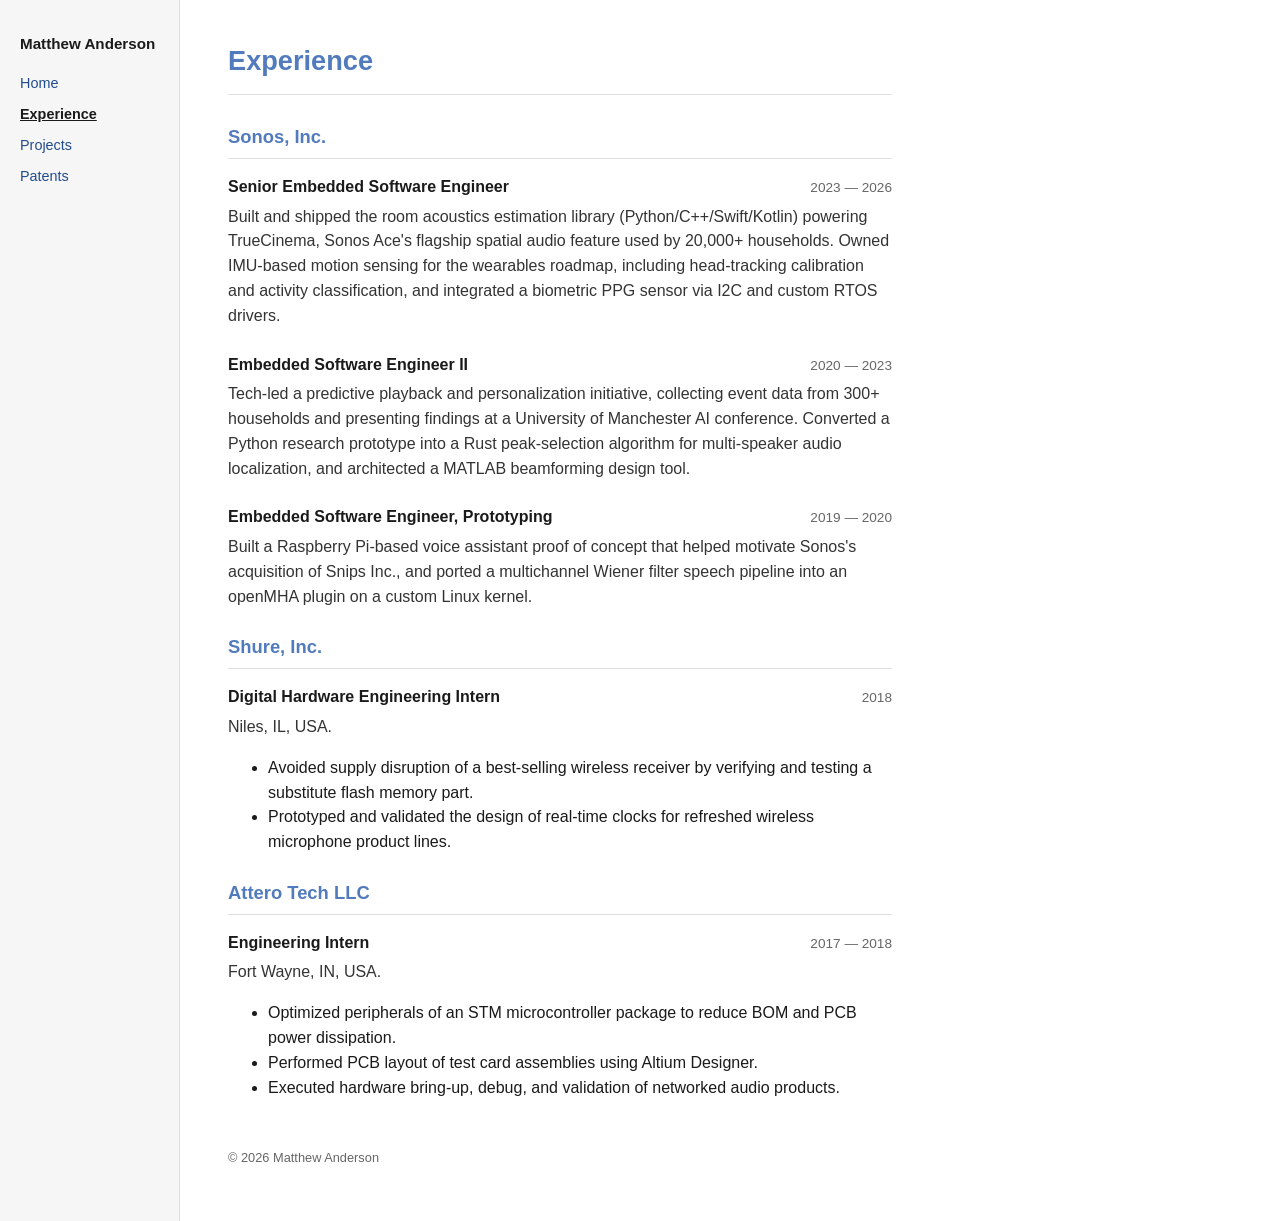
==== experience.html @ 94e170e6 "Create experience.html" ====
<!DOCTYPE html>
<html lang="en">
<head>
<meta charset="UTF-8">
<meta name="viewport" content="width=device-width, initial-scale=1.0">
<title>Experience &ndash; Matthew Anderson</title>
<link rel="stylesheet" href="style.css">
</head>
<body>

  <aside class="sidebar">
    <div class="name">Matthew Anderson</div>
    <nav>
      <a href="index.html">Home</a>
      <a href="experience.html" class="active">Experience</a>
      <a href="projects.html">Projects</a>
      <a href="patents.html">Patents</a>
    </nav>
  </aside>

  <main>
    <h1>Experience</h1>
    <hr class="title-rule">

    <h2 class="section-title">Sonos, Inc.</h2>
    <div class="entry">
      <div class="entry-header">
        <h3>Senior Embedded Software Engineer</h3>
        <span class="date">2023 &mdash; 2026</span>
      </div>
      <p>Built and shipped the room acoustics estimation library (Python/C++/Swift/Kotlin) powering TrueCinema, Sonos Ace's flagship spatial audio feature used by 20,000+ households. Owned IMU-based motion sensing for the wearables roadmap, including head-tracking calibration and activity classification, and integrated a biometric PPG sensor via I2C and custom RTOS drivers.</p>
    </div>
    <div class="entry">
      <div class="entry-header">
        <h3>Embedded Software Engineer II</h3>
        <span class="date">2020 &mdash; 2023</span>
      </div>
      <p>Tech-led a predictive playback and personalization initiative, collecting event data from 300+ households and presenting findings at a University of Manchester AI conference. Converted a Python research prototype into a Rust peak-selection algorithm for multi-speaker audio localization, and architected a MATLAB beamforming design tool.</p>
    </div>
    <div class="entry">
      <div class="entry-header">
        <h3>Embedded Software Engineer, Prototyping</h3>
        <span class="date">2019 &mdash; 2020</span>
      </div>
      <p>Built a Raspberry Pi-based voice assistant proof of concept that helped motivate Sonos's acquisition of Snips Inc., and ported a multichannel Wiener filter speech pipeline into an openMHA plugin on a custom Linux kernel.</p>
    </div>

    <h2 class="section-title">Shure, Inc.</h2>
    <div class="entry">
      <div class="entry-header">
        <h3>Digital Hardware Engineering Intern</h3>
        <span class="date">2018</span>
      </div>
      <p>Niles, IL, USA.</p>
      <ul>
        <li>Avoided supply disruption of a best-selling wireless receiver by verifying and testing a substitute flash memory part.</li>
        <li>Prototyped and validated the design of real-time clocks for refreshed wireless microphone product lines.</li>
      </ul>
    </div>

    <h2 class="section-title">Attero Tech LLC</h2>
    <div class="entry">
      <div class="entry-header">
        <h3>Engineering Intern</h3>
        <span class="date">2017 &mdash; 2018</span>
      </div>
      <p>Fort Wayne, IN, USA.</p>
      <ul>
        <li>Optimized peripherals of an STM microcontroller package to reduce BOM and PCB power dissipation.</li>
        <li>Performed PCB layout of test card assemblies using Altium Designer.</li>
        <li>Executed hardware bring-up, debug, and validation of networked audio products.</li>
      </ul>
    </div>

    <footer class="page-footer">
      <p>&copy; 2026 Matthew Anderson</p>
    </footer>
  </main>

</body>
</html>
---- style.css ----
:root {
  --sidebar-bg: #f6f6f6;
  --border: #ddd;
  --heading: #527bbd;
  --link: #224b8d;
  --text: #1a1a1a;
  --muted: #666;
}

* {
  box-sizing: border-box;
}

body {
  margin: 0;
  font-family: Arial, Helvetica, sans-serif;
  color: var(--text);
  background: #fff;
  display: flex;
  min-height: 100vh;
  line-height: 1.55;
}

.sidebar {
  width: 180px;
  flex-shrink: 0;
  background: var(--sidebar-bg);
  padding: 2rem 1.25rem;
  border-right: 1px solid var(--border);
}

.sidebar .name {
  font-weight: bold;
  margin-bottom: 1rem;
  font-size: 0.95rem;
  color: var(--text);
}

.sidebar nav {
  display: flex;
  flex-direction: column;
  gap: 0.55rem;
}

.sidebar nav a {
  color: var(--link);
  text-decoration: none;
  font-size: 0.9rem;
}

.sidebar nav a.active {
  color: var(--text);
  font-weight: bold;
  text-decoration: underline;
}

.sidebar nav a:hover {
  text-decoration: underline;
}

main {
  flex: 1;
  padding: 2.5rem 3rem;
  max-width: 760px;
}

h1 {
  color: var(--heading);
  font-size: 1.7rem;
  margin: 0 0 0.75rem;
}

hr.title-rule {
  border: none;
  border-top: 1px solid var(--border);
  margin: 0 0 1.75rem;
}

a {
  color: var(--link);
}

a:hover {
  text-decoration: underline;
}

.profile {
  display: flex;
  gap: 2rem;
  margin-bottom: 2.5rem;
  flex-wrap: wrap;
}

.photo-placeholder {
  width: 160px;
  height: 160px;
  border-radius: 4px;
  background: #d9dde3;
  color: #6b7280;
  display: flex;
  align-items: center;
  justify-content: center;
  font-size: 2.5rem;
  font-weight: bold;
  flex-shrink: 0;
}

.profile img {
  width: 160px;
  height: 160px;
  object-fit: cover;
  border-radius: 4px;
  flex-shrink: 0;
}

.bio-lines p {
  margin: 0 0 0.5rem;
}

.bio-blurb {
  margin-top: 1rem;
  color: #333;
}

h2.section-title {
  color: var(--heading);
  font-size: 1.15rem;
  border-bottom: 1px solid var(--border);
  padding-bottom: 0.4rem;
  margin: 0 0 1rem;
}

.contact-block address,
.contact-block p {
  font-style: normal;
  margin: 0 0 0.75rem;
  color: #333;
}

.icon-links {
  display: flex;
  gap: 0.6rem;
  margin-top: 0.75rem;
}

.icon-links a {
  width: 40px;
  height: 40px;
  display: flex;
  align-items: center;
  justify-content: center;
  border-radius: 4px;
  color: #fff;
}

.icon-links a svg {
  width: 20px;
  height: 20px;
  fill: currentColor;
}

.icon-links a.linkedin {
  background: #0a66c2;
}

.icon-links a.email {
  background: #2c3e50;
}

.icon-links a.strava {
  background: #fc4c02;
}

.icon-links a:hover {
  opacity: 0.85;
  text-decoration: none;
}

.entry {
  margin-bottom: 1.5rem;
}

.entry:last-child {
  margin-bottom: 0;
}

.entry-header {
  display: flex;
  justify-content: space-between;
  align-items: baseline;
  flex-wrap: wrap;
  gap: 0.25rem 1rem;
}

.entry h3 {
  font-size: 1rem;
  margin: 0;
}

.entry h3 a {
  color: var(--text);
  text-decoration: none;
  border-bottom: 1px solid var(--heading);
}

.entry .date {
  color: var(--muted);
  font-size: 0.85rem;
  white-space: nowrap;
}

.entry p {
  margin: 0.3rem 0 0;
  color: #333;
}

footer.page-footer {
  margin-top: 3rem;
  color: var(--muted);
  font-size: 0.8rem;
}

@media (max-width: 640px) {
  body {
    flex-direction: column;
  }
  .sidebar {
    width: 100%;
    border-right: none;
    border-bottom: 1px solid var(--border);
  }
  main {
    padding: 1.75rem 1.25rem;
  }
}
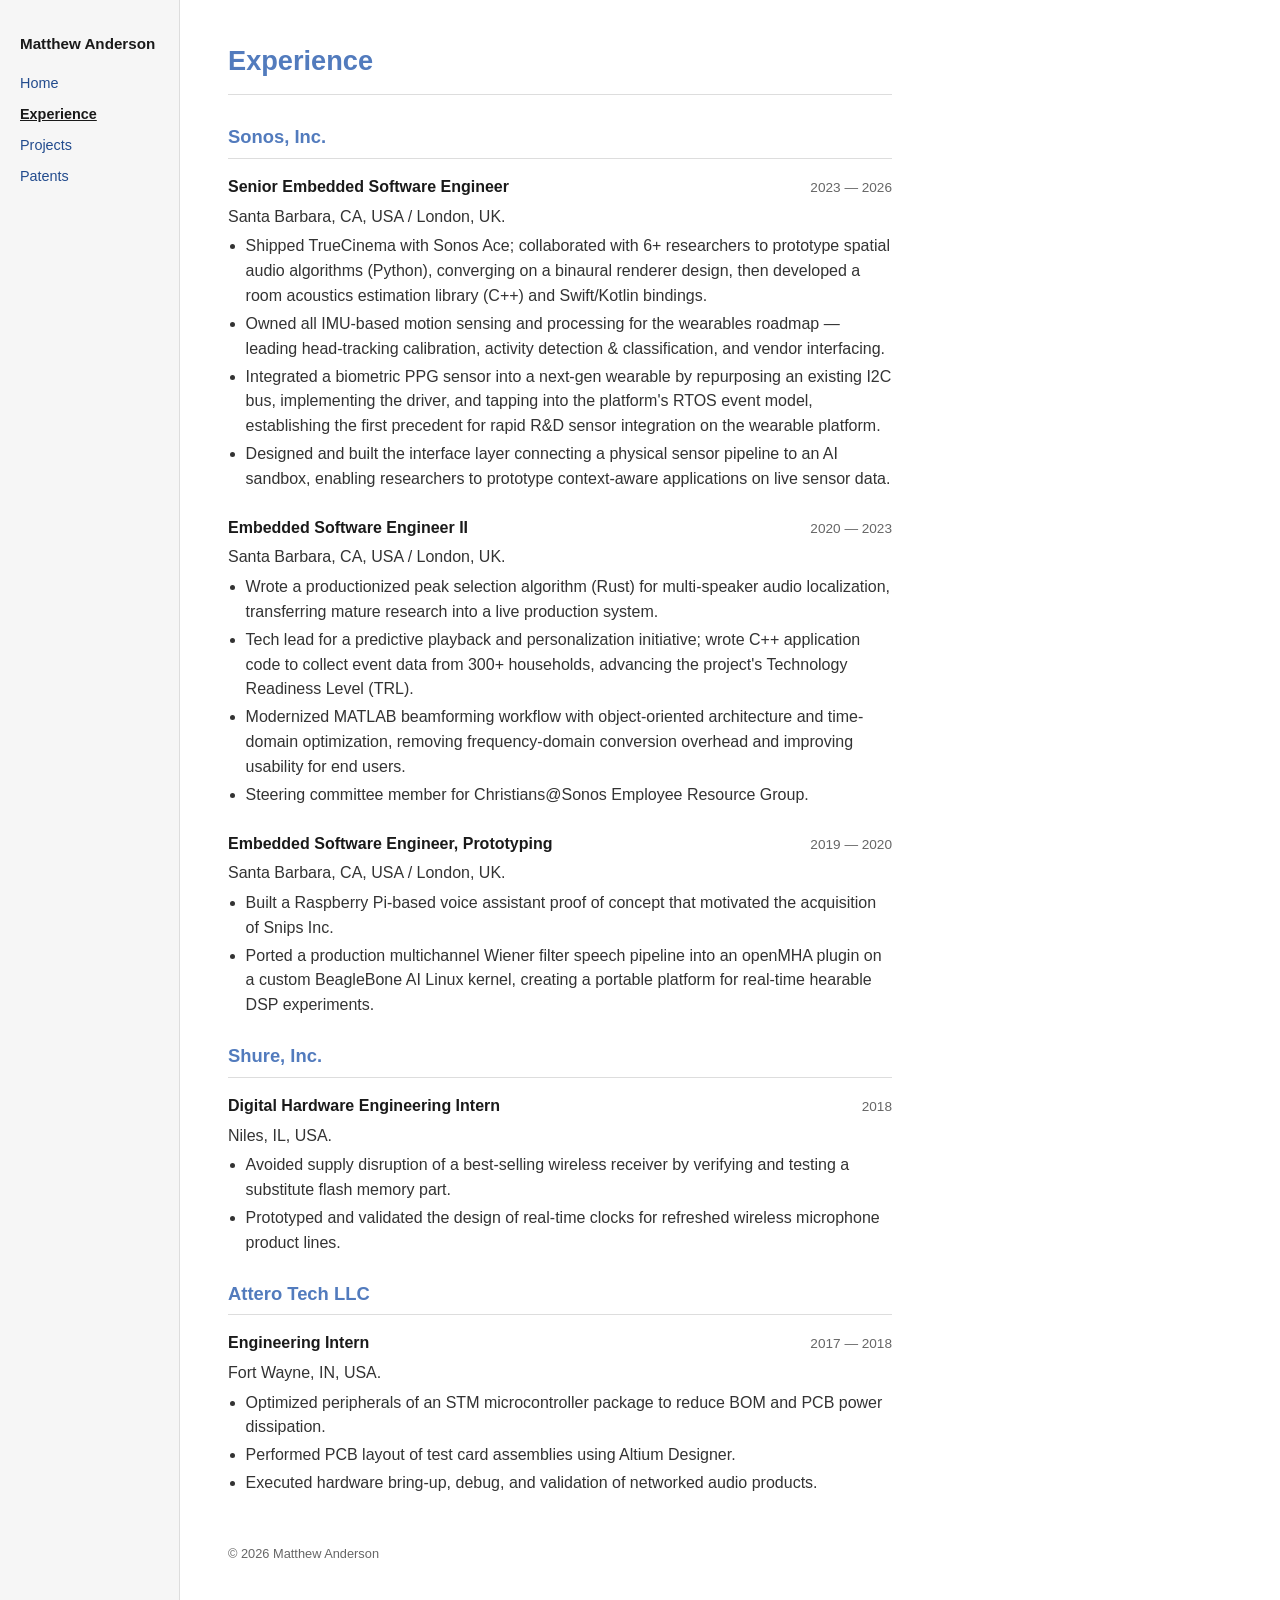
==== commit 6a433d00: "Create experience.html" ====
--- a/experience.html
+++ b/experience.html
@@ -28,21 +28,37 @@
         <h3>Senior Embedded Software Engineer</h3>
         <span class="date">2023 &mdash; 2026</span>
       </div>
-      <p>Built and shipped the room acoustics estimation library (Python/C++/Swift/Kotlin) powering TrueCinema, Sonos Ace's flagship spatial audio feature used by 20,000+ households. Owned IMU-based motion sensing for the wearables roadmap, including head-tracking calibration and activity classification, and integrated a biometric PPG sensor via I2C and custom RTOS drivers.</p>
+      <p>Santa Barbara, CA, USA / London, UK.</p>
+      <ul>
+        <li>Shipped TrueCinema with Sonos Ace; collaborated with 6+ researchers to prototype spatial audio algorithms (Python), converging on a binaural renderer design, then developed a room acoustics estimation library (C++) and Swift/Kotlin bindings.</li>
+        <li>Owned all IMU-based motion sensing and processing for the wearables roadmap &mdash; leading head-tracking calibration, activity detection &amp; classification, and vendor interfacing.</li>
+        <li>Integrated a biometric PPG sensor into a next-gen wearable by repurposing an existing I2C bus, implementing the driver, and tapping into the platform's RTOS event model, establishing the first precedent for rapid R&amp;D sensor integration on the wearable platform.</li>
+        <li>Designed and built the interface layer connecting a physical sensor pipeline to an AI sandbox, enabling researchers to prototype context-aware applications on live sensor data.</li>
+      </ul>
     </div>
     <div class="entry">
       <div class="entry-header">
         <h3>Embedded Software Engineer II</h3>
         <span class="date">2020 &mdash; 2023</span>
       </div>
-      <p>Tech-led a predictive playback and personalization initiative, collecting event data from 300+ households and presenting findings at a University of Manchester AI conference. Converted a Python research prototype into a Rust peak-selection algorithm for multi-speaker audio localization, and architected a MATLAB beamforming design tool.</p>
+      <p>Santa Barbara, CA, USA / London, UK.</p>
+      <ul>
+        <li>Wrote a productionized peak selection algorithm (Rust) for multi-speaker audio localization, transferring mature research into a live production system.</li>
+        <li>Tech lead for a predictive playback and personalization initiative; wrote C++ application code to collect event data from 300+ households, advancing the project's Technology Readiness Level (TRL).</li>
+        <li>Modernized MATLAB beamforming workflow with object-oriented architecture and time-domain optimization, removing frequency-domain conversion overhead and improving usability for end users.</li>
+        <li>Steering committee member for Christians@Sonos Employee Resource Group.</li>
+      </ul>
     </div>
     <div class="entry">
       <div class="entry-header">
         <h3>Embedded Software Engineer, Prototyping</h3>
         <span class="date">2019 &mdash; 2020</span>
       </div>
-      <p>Built a Raspberry Pi-based voice assistant proof of concept that helped motivate Sonos's acquisition of Snips Inc., and ported a multichannel Wiener filter speech pipeline into an openMHA plugin on a custom Linux kernel.</p>
+      <p>Santa Barbara, CA, USA / London, UK.</p>
+      <ul>
+        <li>Built a Raspberry Pi-based voice assistant proof of concept that motivated the acquisition of Snips Inc.</li>
+        <li>Ported a production multichannel Wiener filter speech pipeline into an openMHA plugin on a custom BeagleBone AI Linux kernel, creating a portable platform for real-time hearable DSP experiments.</li>
+      </ul>
     </div>
 
     <h2 class="section-title">Shure, Inc.</h2>
--- a/style.css
+++ b/style.css
@@ -86,14 +86,15 @@
 
 .profile {
   display: flex;
-  gap: 2rem;
+  align-items: flex-start;
+  flex-wrap: nowrap;
+  gap: 1.75rem;
   margin-bottom: 2.5rem;
-  flex-wrap: wrap;
 }
 
 .photo-placeholder {
-  width: 160px;
-  height: 160px;
+  width: 220px;
+  height: 275px;
   border-radius: 4px;
   background: #d9dde3;
   color: #6b7280;
@@ -106,11 +107,17 @@
 }
 
 .profile img {
-  width: 160px;
-  height: 160px;
+  width: 220px;
+  height: 275px;
   object-fit: cover;
+  object-position: left top;
   border-radius: 4px;
   flex-shrink: 0;
+}
+
+.bio-lines {
+  flex: 1;
+  min-width: 0;
 }
 
 .bio-lines p {
@@ -214,6 +221,21 @@
   color: #333;
 }
 
+.entry ul {
+  margin: 0.3rem 0 0;
+  padding-left: 1.1rem;
+  color: #333;
+}
+
+.entry ul li {
+  margin-bottom: 0.2rem;
+}
+
+.info-block p {
+  margin: 0 0 0.6rem;
+  color: #333;
+}
+
 footer.page-footer {
   margin-top: 3rem;
   color: var(--muted);
@@ -232,4 +254,7 @@
   main {
     padding: 1.75rem 1.25rem;
   }
-}
+  .profile {
+    flex-wrap: wrap;
+  }
+}
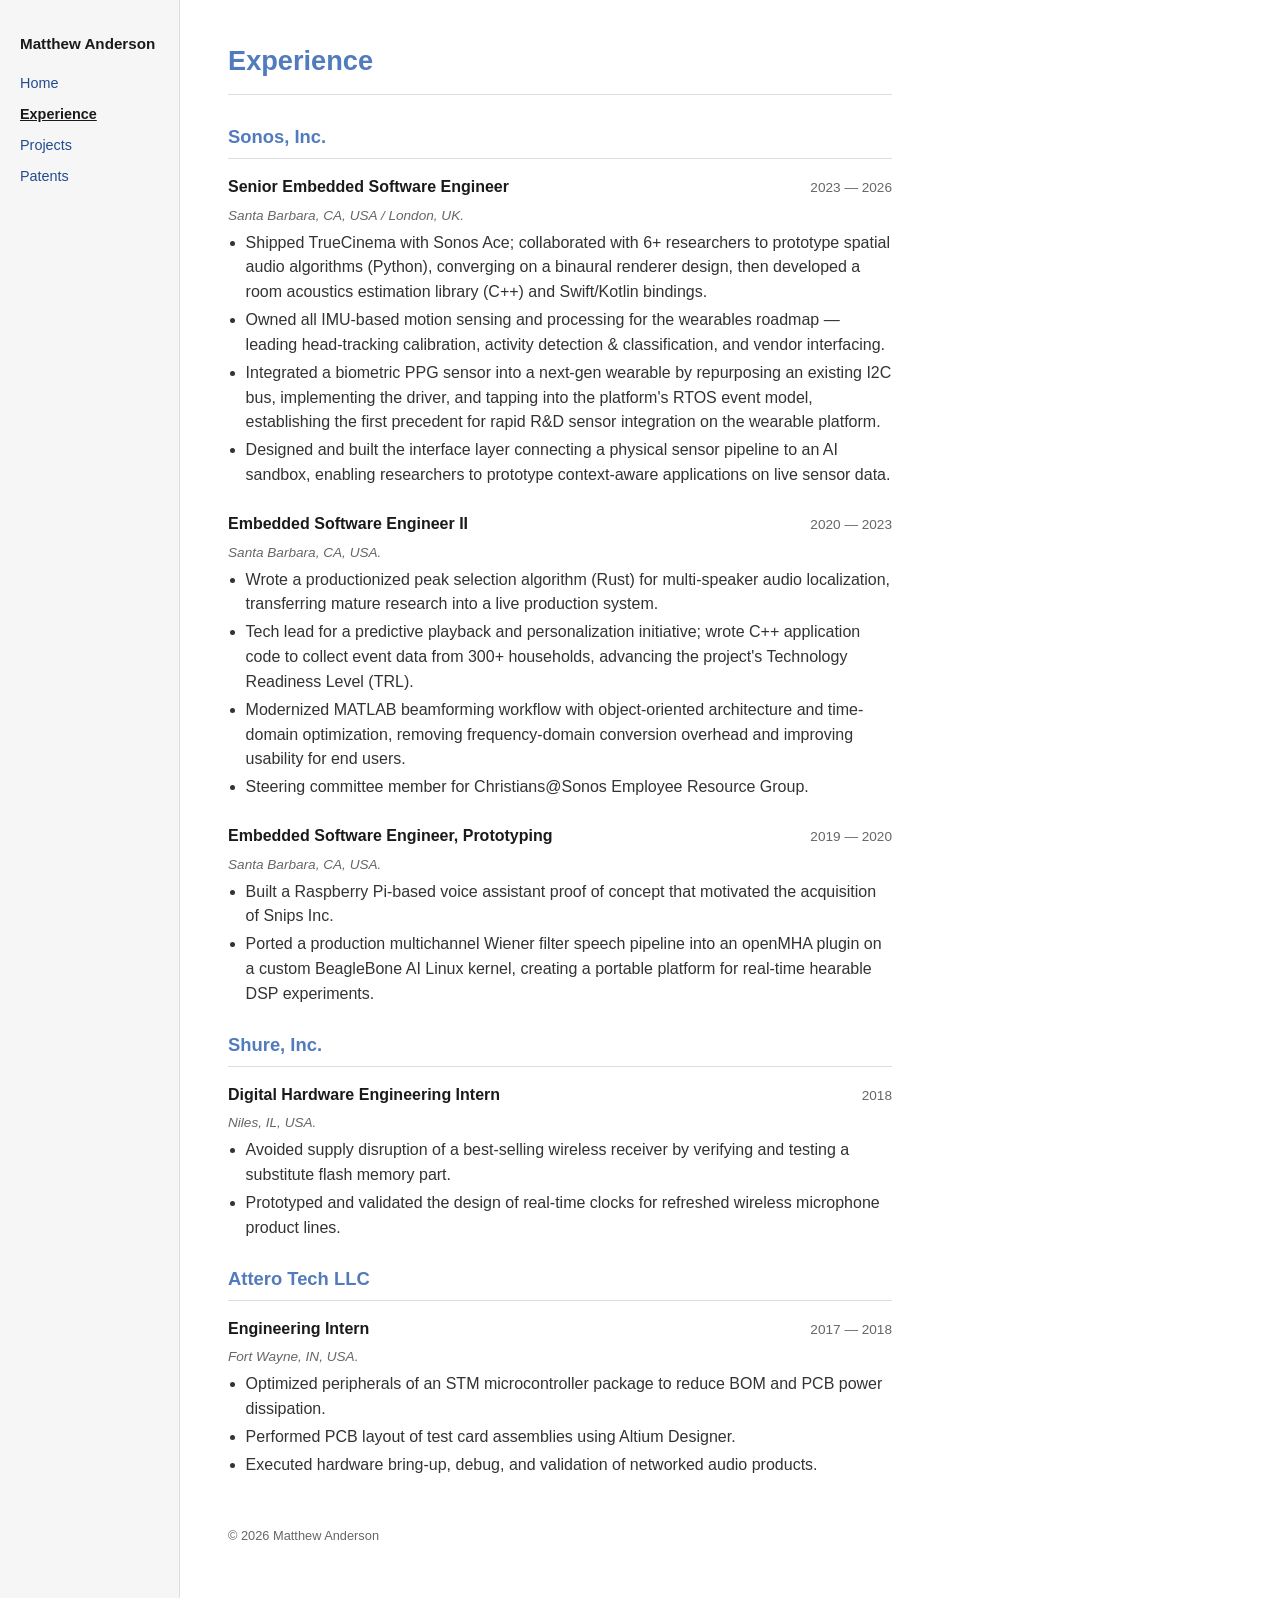
==== commit 7543dd56: "Create experience.html" ====
--- a/experience.html
+++ b/experience.html
@@ -28,7 +28,7 @@
         <h3>Senior Embedded Software Engineer</h3>
         <span class="date">2023 &mdash; 2026</span>
       </div>
-      <p>Santa Barbara, CA, USA / London, UK.</p>
+      <p class="location">Santa Barbara, CA, USA / London, UK.</p>
       <ul>
         <li>Shipped TrueCinema with Sonos Ace; collaborated with 6+ researchers to prototype spatial audio algorithms (Python), converging on a binaural renderer design, then developed a room acoustics estimation library (C++) and Swift/Kotlin bindings.</li>
         <li>Owned all IMU-based motion sensing and processing for the wearables roadmap &mdash; leading head-tracking calibration, activity detection &amp; classification, and vendor interfacing.</li>
@@ -41,7 +41,7 @@
         <h3>Embedded Software Engineer II</h3>
         <span class="date">2020 &mdash; 2023</span>
       </div>
-      <p>Santa Barbara, CA, USA / London, UK.</p>
+      <p class="location">Santa Barbara, CA, USA.</p>
       <ul>
         <li>Wrote a productionized peak selection algorithm (Rust) for multi-speaker audio localization, transferring mature research into a live production system.</li>
         <li>Tech lead for a predictive playback and personalization initiative; wrote C++ application code to collect event data from 300+ households, advancing the project's Technology Readiness Level (TRL).</li>
@@ -54,7 +54,7 @@
         <h3>Embedded Software Engineer, Prototyping</h3>
         <span class="date">2019 &mdash; 2020</span>
       </div>
-      <p>Santa Barbara, CA, USA / London, UK.</p>
+      <p class="location">Santa Barbara, CA, USA.</p>
       <ul>
         <li>Built a Raspberry Pi-based voice assistant proof of concept that motivated the acquisition of Snips Inc.</li>
         <li>Ported a production multichannel Wiener filter speech pipeline into an openMHA plugin on a custom BeagleBone AI Linux kernel, creating a portable platform for real-time hearable DSP experiments.</li>
@@ -67,7 +67,7 @@
         <h3>Digital Hardware Engineering Intern</h3>
         <span class="date">2018</span>
       </div>
-      <p>Niles, IL, USA.</p>
+      <p class="location">Niles, IL, USA.</p>
       <ul>
         <li>Avoided supply disruption of a best-selling wireless receiver by verifying and testing a substitute flash memory part.</li>
         <li>Prototyped and validated the design of real-time clocks for refreshed wireless microphone product lines.</li>
@@ -80,7 +80,7 @@
         <h3>Engineering Intern</h3>
         <span class="date">2017 &mdash; 2018</span>
       </div>
-      <p>Fort Wayne, IN, USA.</p>
+      <p class="location">Fort Wayne, IN, USA.</p>
       <ul>
         <li>Optimized peripherals of an STM microcontroller package to reduce BOM and PCB power dissipation.</li>
         <li>Performed PCB layout of test card assemblies using Altium Designer.</li>
--- a/style.css
+++ b/style.css
@@ -221,6 +221,12 @@
   color: #333;
 }
 
+.entry p.location {
+  color: var(--muted);
+  font-style: italic;
+  font-size: 0.85rem;
+}
+
 .entry ul {
   margin: 0.3rem 0 0;
   padding-left: 1.1rem;
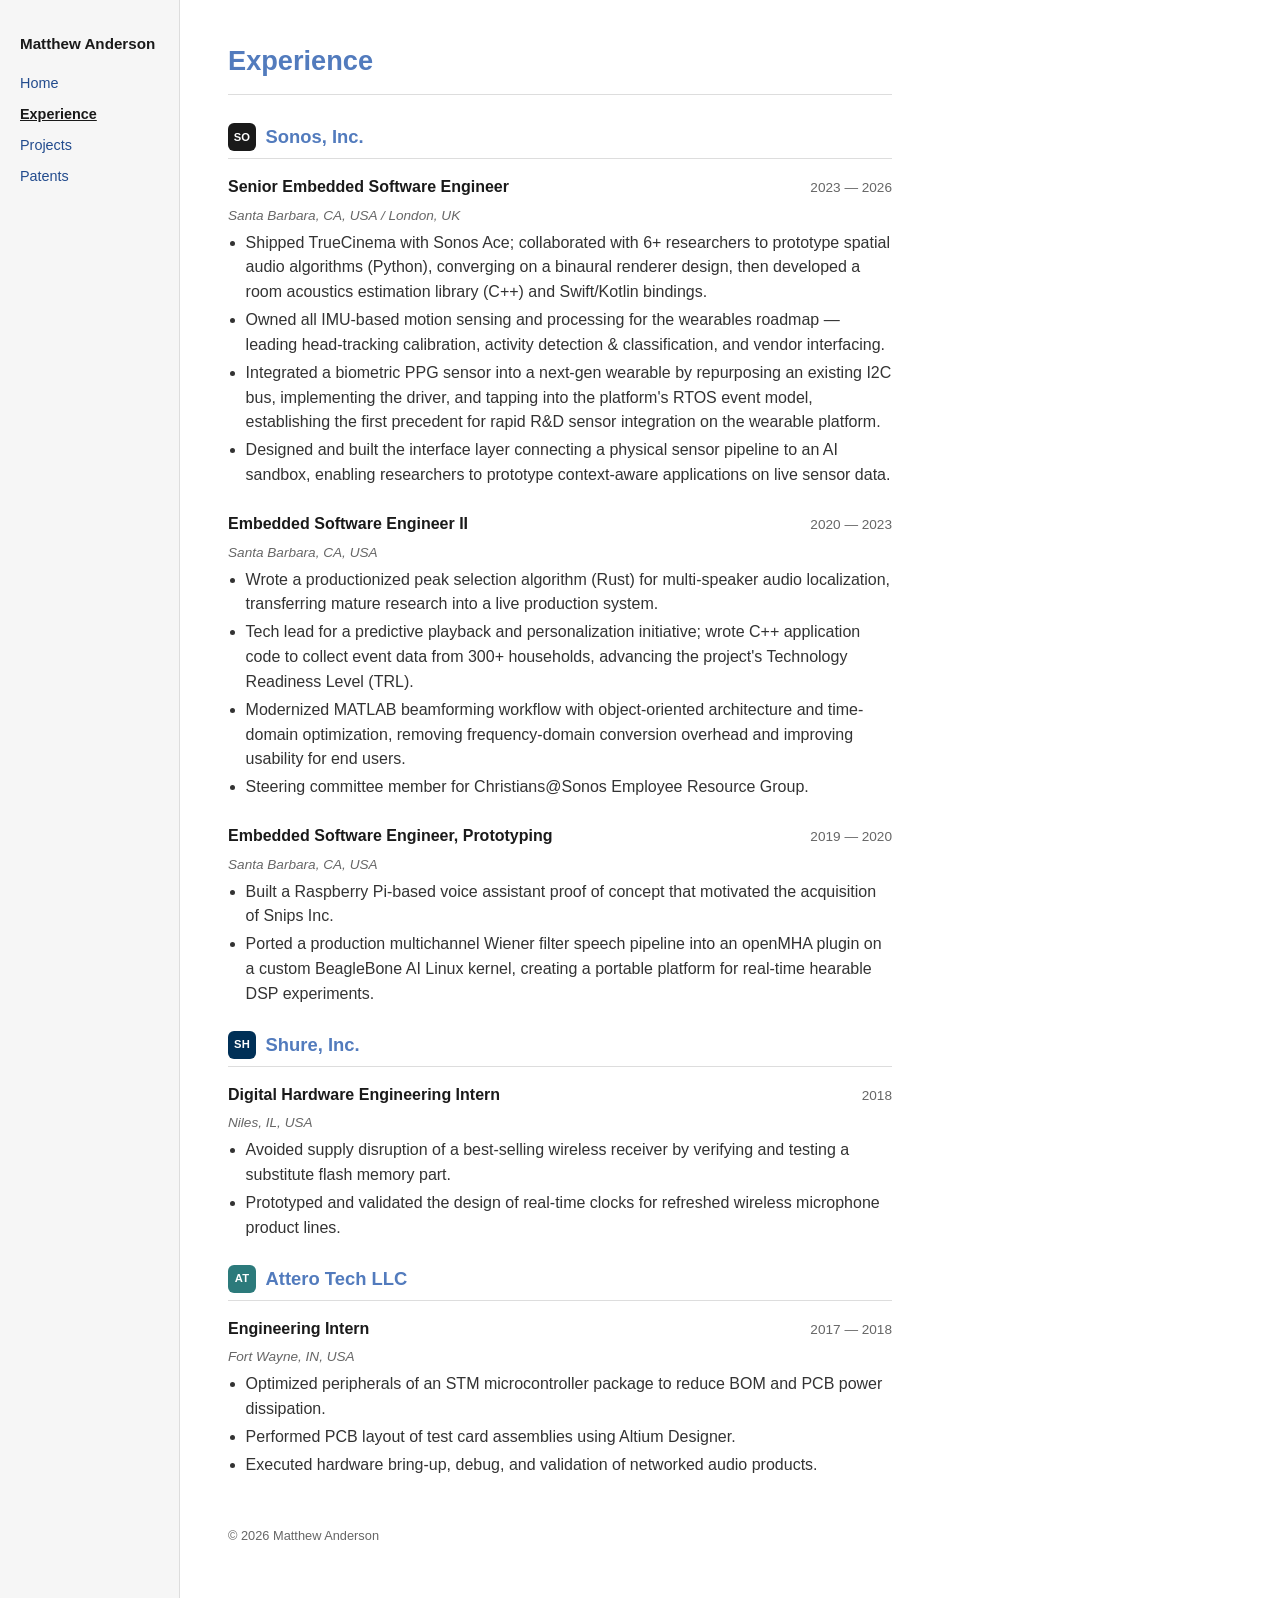
==== commit 66b2bf60: "Create experience.html" ====
--- a/experience.html
+++ b/experience.html
@@ -22,13 +22,13 @@
     <h1>Experience</h1>
     <hr class="title-rule">
 
-    <h2 class="section-title">Sonos, Inc.</h2>
+    <h2 class="section-title"><span class="company-icon sonos">SO</span>Sonos, Inc.</h2>
     <div class="entry">
       <div class="entry-header">
         <h3>Senior Embedded Software Engineer</h3>
         <span class="date">2023 &mdash; 2026</span>
       </div>
-      <p class="location">Santa Barbara, CA, USA / London, UK.</p>
+      <p class="location">Santa Barbara, CA, USA / London, UK</p>
       <ul>
         <li>Shipped TrueCinema with Sonos Ace; collaborated with 6+ researchers to prototype spatial audio algorithms (Python), converging on a binaural renderer design, then developed a room acoustics estimation library (C++) and Swift/Kotlin bindings.</li>
         <li>Owned all IMU-based motion sensing and processing for the wearables roadmap &mdash; leading head-tracking calibration, activity detection &amp; classification, and vendor interfacing.</li>
@@ -41,7 +41,7 @@
         <h3>Embedded Software Engineer II</h3>
         <span class="date">2020 &mdash; 2023</span>
       </div>
-      <p class="location">Santa Barbara, CA, USA.</p>
+      <p class="location">Santa Barbara, CA, USA</p>
       <ul>
         <li>Wrote a productionized peak selection algorithm (Rust) for multi-speaker audio localization, transferring mature research into a live production system.</li>
         <li>Tech lead for a predictive playback and personalization initiative; wrote C++ application code to collect event data from 300+ households, advancing the project's Technology Readiness Level (TRL).</li>
@@ -54,33 +54,33 @@
         <h3>Embedded Software Engineer, Prototyping</h3>
         <span class="date">2019 &mdash; 2020</span>
       </div>
-      <p class="location">Santa Barbara, CA, USA.</p>
+      <p class="location">Santa Barbara, CA, USA</p>
       <ul>
         <li>Built a Raspberry Pi-based voice assistant proof of concept that motivated the acquisition of Snips Inc.</li>
         <li>Ported a production multichannel Wiener filter speech pipeline into an openMHA plugin on a custom BeagleBone AI Linux kernel, creating a portable platform for real-time hearable DSP experiments.</li>
       </ul>
     </div>
 
-    <h2 class="section-title">Shure, Inc.</h2>
+    <h2 class="section-title"><span class="company-icon shure">SH</span>Shure, Inc.</h2>
     <div class="entry">
       <div class="entry-header">
         <h3>Digital Hardware Engineering Intern</h3>
         <span class="date">2018</span>
       </div>
-      <p class="location">Niles, IL, USA.</p>
+      <p class="location">Niles, IL, USA</p>
       <ul>
         <li>Avoided supply disruption of a best-selling wireless receiver by verifying and testing a substitute flash memory part.</li>
         <li>Prototyped and validated the design of real-time clocks for refreshed wireless microphone product lines.</li>
       </ul>
     </div>
 
-    <h2 class="section-title">Attero Tech LLC</h2>
+    <h2 class="section-title"><span class="company-icon attero">AT</span>Attero Tech LLC</h2>
     <div class="entry">
       <div class="entry-header">
         <h3>Engineering Intern</h3>
         <span class="date">2017 &mdash; 2018</span>
       </div>
-      <p class="location">Fort Wayne, IN, USA.</p>
+      <p class="location">Fort Wayne, IN, USA</p>
       <ul>
         <li>Optimized peripherals of an STM microcontroller package to reduce BOM and PCB power dissipation.</li>
         <li>Performed PCB layout of test card assemblies using Altium Designer.</li>
--- a/style.css
+++ b/style.css
@@ -130,6 +130,9 @@
 }
 
 h2.section-title {
+  display: flex;
+  align-items: center;
+  gap: 0.6rem;
   color: var(--heading);
   font-size: 1.15rem;
   border-bottom: 1px solid var(--border);
@@ -137,6 +140,32 @@
   margin: 0 0 1rem;
 }
 
+.company-icon {
+  width: 28px;
+  height: 28px;
+  border-radius: 6px;
+  flex-shrink: 0;
+  display: flex;
+  align-items: center;
+  justify-content: center;
+  color: #fff;
+  font-size: 0.7rem;
+  font-weight: bold;
+  letter-spacing: 0.02em;
+}
+
+.company-icon.sonos {
+  background: #1a1a1a;
+}
+
+.company-icon.shure {
+  background: #003057;
+}
+
+.company-icon.attero {
+  background: #2c7a7b;
+}
+
 .contact-block address,
 .contact-block p {
   font-style: normal;
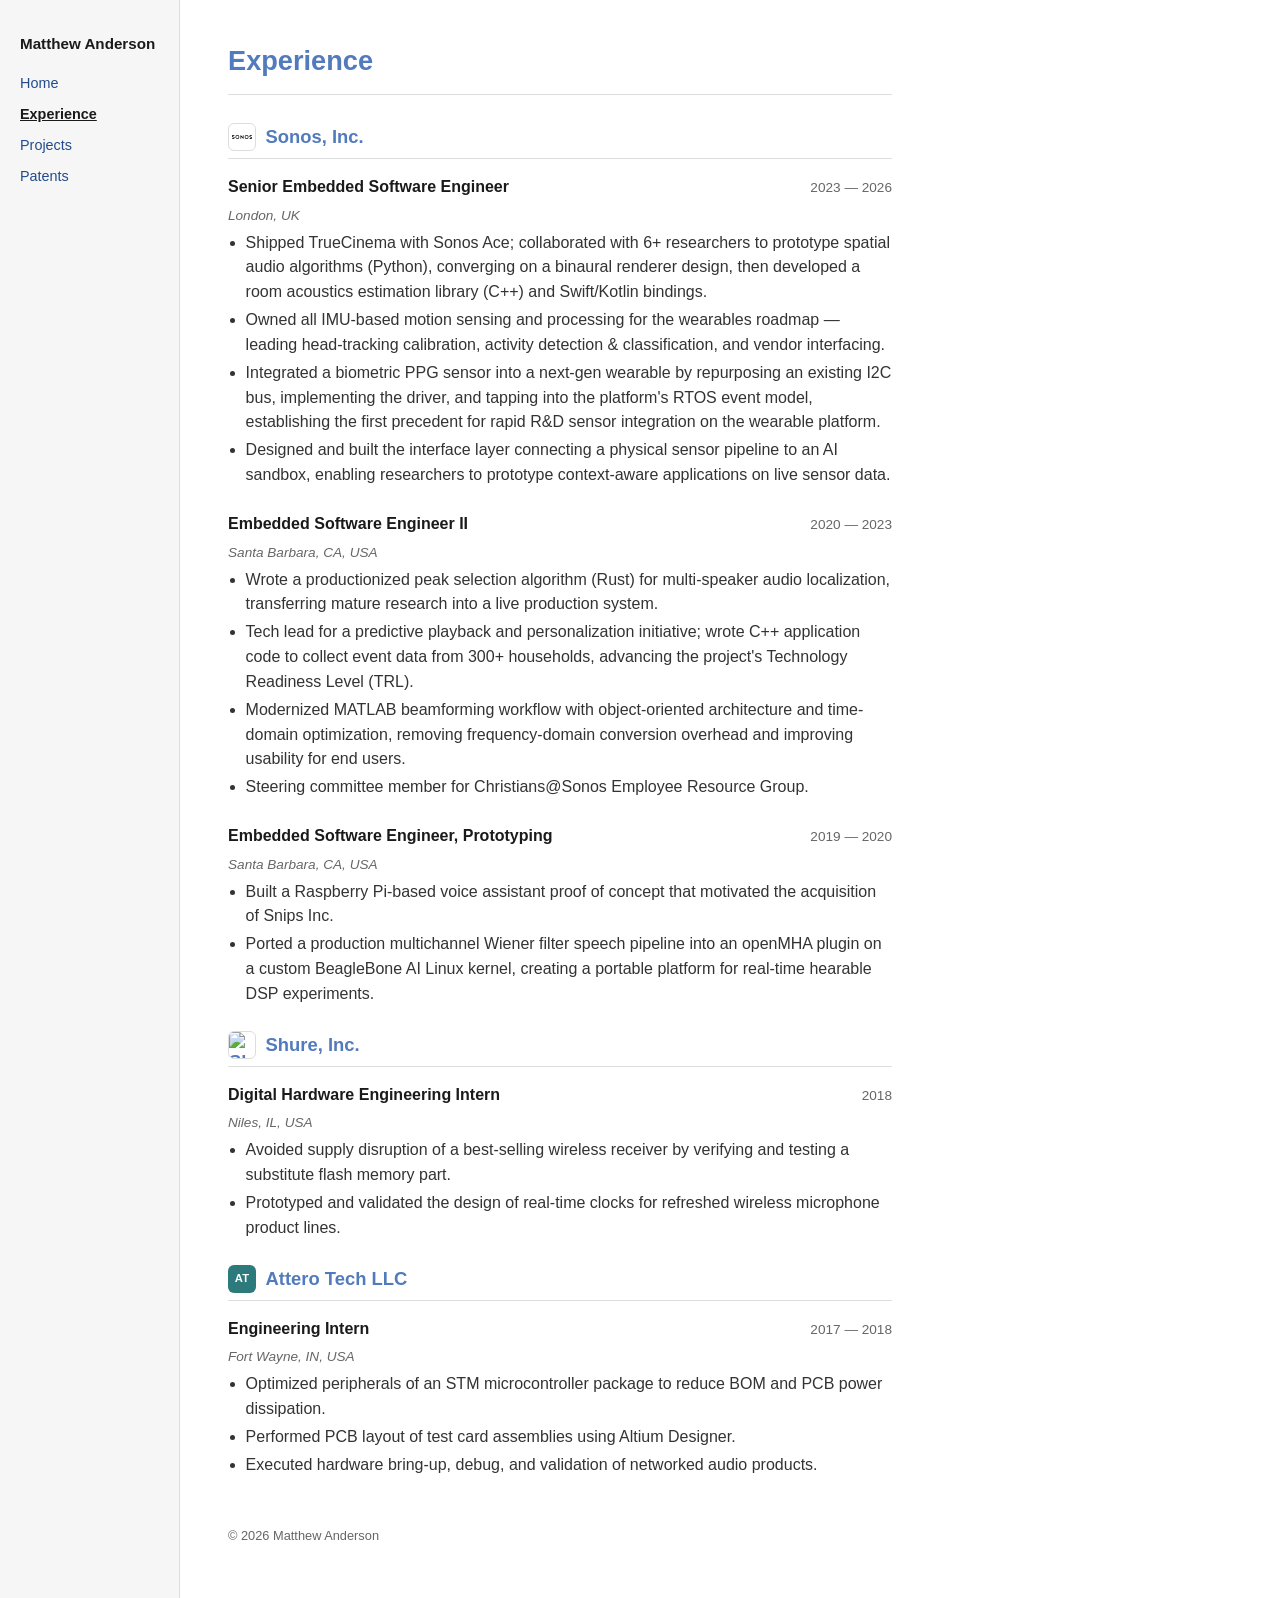
==== commit becab180: "Create experience.html" ====
--- a/experience.html
+++ b/experience.html
@@ -22,13 +22,13 @@
     <h1>Experience</h1>
     <hr class="title-rule">
 
-    <h2 class="section-title"><span class="company-icon sonos">SO</span>Sonos, Inc.</h2>
+    <h2 class="section-title"><span class="company-icon"><svg xmlns="http://www.w3.org/2000/svg" role="img" viewBox="0 0 24 24"><title>Sonos</title><path d="M12.988 12.36l-2.813-2.634v4.429h.837V11.7l2.813 2.633V9.905h-.837zM6.464 9.665A2.3 2.3 0 0 0 4.13 12c0 1.257 1.077 2.334 2.334 2.334A2.3 2.3 0 0 0 8.798 12a2.3 2.3 0 0 0-2.334-2.334m0 3.83A1.482 1.482 0 0 1 4.968 12c0-.838.658-1.496 1.496-1.496S7.96 11.162 7.96 12s-.658 1.496-1.496 1.496M2.694 12c-.24-.18-.54-.3-.958-.419-.838-.24-.838-.479-.838-.598 0-.24.299-.48.718-.48.36 0 .658.18.778.24l.06.06.658-.479-.06-.06s-.538-.598-1.436-.598c-.419 0-.838.12-1.137.359-.3.24-.479.598-.479.958s.18.718.479.957c.24.18.538.3.957.42.838.239.838.478.838.598 0 .239-.299.478-.718.478-.359 0-.658-.18-.778-.239l-.06-.06-.658.479.06.06s.538.598 1.436.598c.42 0 .838-.12 1.137-.359.3-.24.48-.598.48-.957 0-.36-.18-.659-.48-.958m14.843-2.334A2.3 2.3 0 0 0 15.202 12a2.337 2.337 0 0 0 2.334 2.334A2.3 2.3 0 0 0 19.87 12a2.337 2.337 0 0 0-2.334-2.334m0 3.83A1.482 1.482 0 0 1 16.04 12c0-.838.658-1.496 1.496-1.496s1.496.658 1.496 1.496-.718 1.496-1.496 1.496m3.77-1.556c.24.18.54.3.958.42.838.239.838.478.838.598 0 .239-.299.478-.718.478-.36 0-.658-.18-.778-.239h-.06l-.658.479.06.06s.538.598 1.436.598c.419 0 .838-.12 1.137-.359s.479-.598.479-.958-.18-.718-.479-.957c-.24-.18-.538-.3-.957-.42-.838-.239-.838-.478-.838-.598 0-.239.299-.478.718-.478.359 0 .658.18.778.239l.06.06.658-.479-.06-.06s-.538-.598-1.436-.598c-.42 0-.838.12-1.137.359-.3.24-.48.598-.48.957-.059.36.12.659.48.898"/></svg></span>Sonos, Inc.</h2>
     <div class="entry">
       <div class="entry-header">
         <h3>Senior Embedded Software Engineer</h3>
         <span class="date">2023 &mdash; 2026</span>
       </div>
-      <p class="location">Santa Barbara, CA, USA / London, UK</p>
+      <p class="location">London, UK</p>
       <ul>
         <li>Shipped TrueCinema with Sonos Ace; collaborated with 6+ researchers to prototype spatial audio algorithms (Python), converging on a binaural renderer design, then developed a room acoustics estimation library (C++) and Swift/Kotlin bindings.</li>
         <li>Owned all IMU-based motion sensing and processing for the wearables roadmap &mdash; leading head-tracking calibration, activity detection &amp; classification, and vendor interfacing.</li>
@@ -61,7 +61,7 @@
       </ul>
     </div>
 
-    <h2 class="section-title"><span class="company-icon shure">SH</span>Shure, Inc.</h2>
+    <h2 class="section-title"><span class="company-icon"><img src="https://www.google.com/s2/favicons?sz=64&domain=shure.com" alt="Shure logo"></span>Shure, Inc.</h2>
     <div class="entry">
       <div class="entry-header">
         <h3>Digital Hardware Engineering Intern</h3>
--- a/style.css
+++ b/style.css
@@ -148,22 +148,29 @@
   display: flex;
   align-items: center;
   justify-content: center;
+  background: #fff;
+  border: 1px solid var(--border);
+  overflow: hidden;
+}
+
+.company-icon svg {
+  width: 20px;
+  height: 20px;
+}
+
+.company-icon img {
+  width: 100%;
+  height: 100%;
+  object-fit: contain;
+}
+
+.company-icon.attero {
+  background: #2c7a7b;
   color: #fff;
   font-size: 0.7rem;
   font-weight: bold;
   letter-spacing: 0.02em;
-}
-
-.company-icon.sonos {
-  background: #1a1a1a;
-}
-
-.company-icon.shure {
-  background: #003057;
-}
-
-.company-icon.attero {
-  background: #2c7a7b;
+  border: none;
 }
 
 .contact-block address,
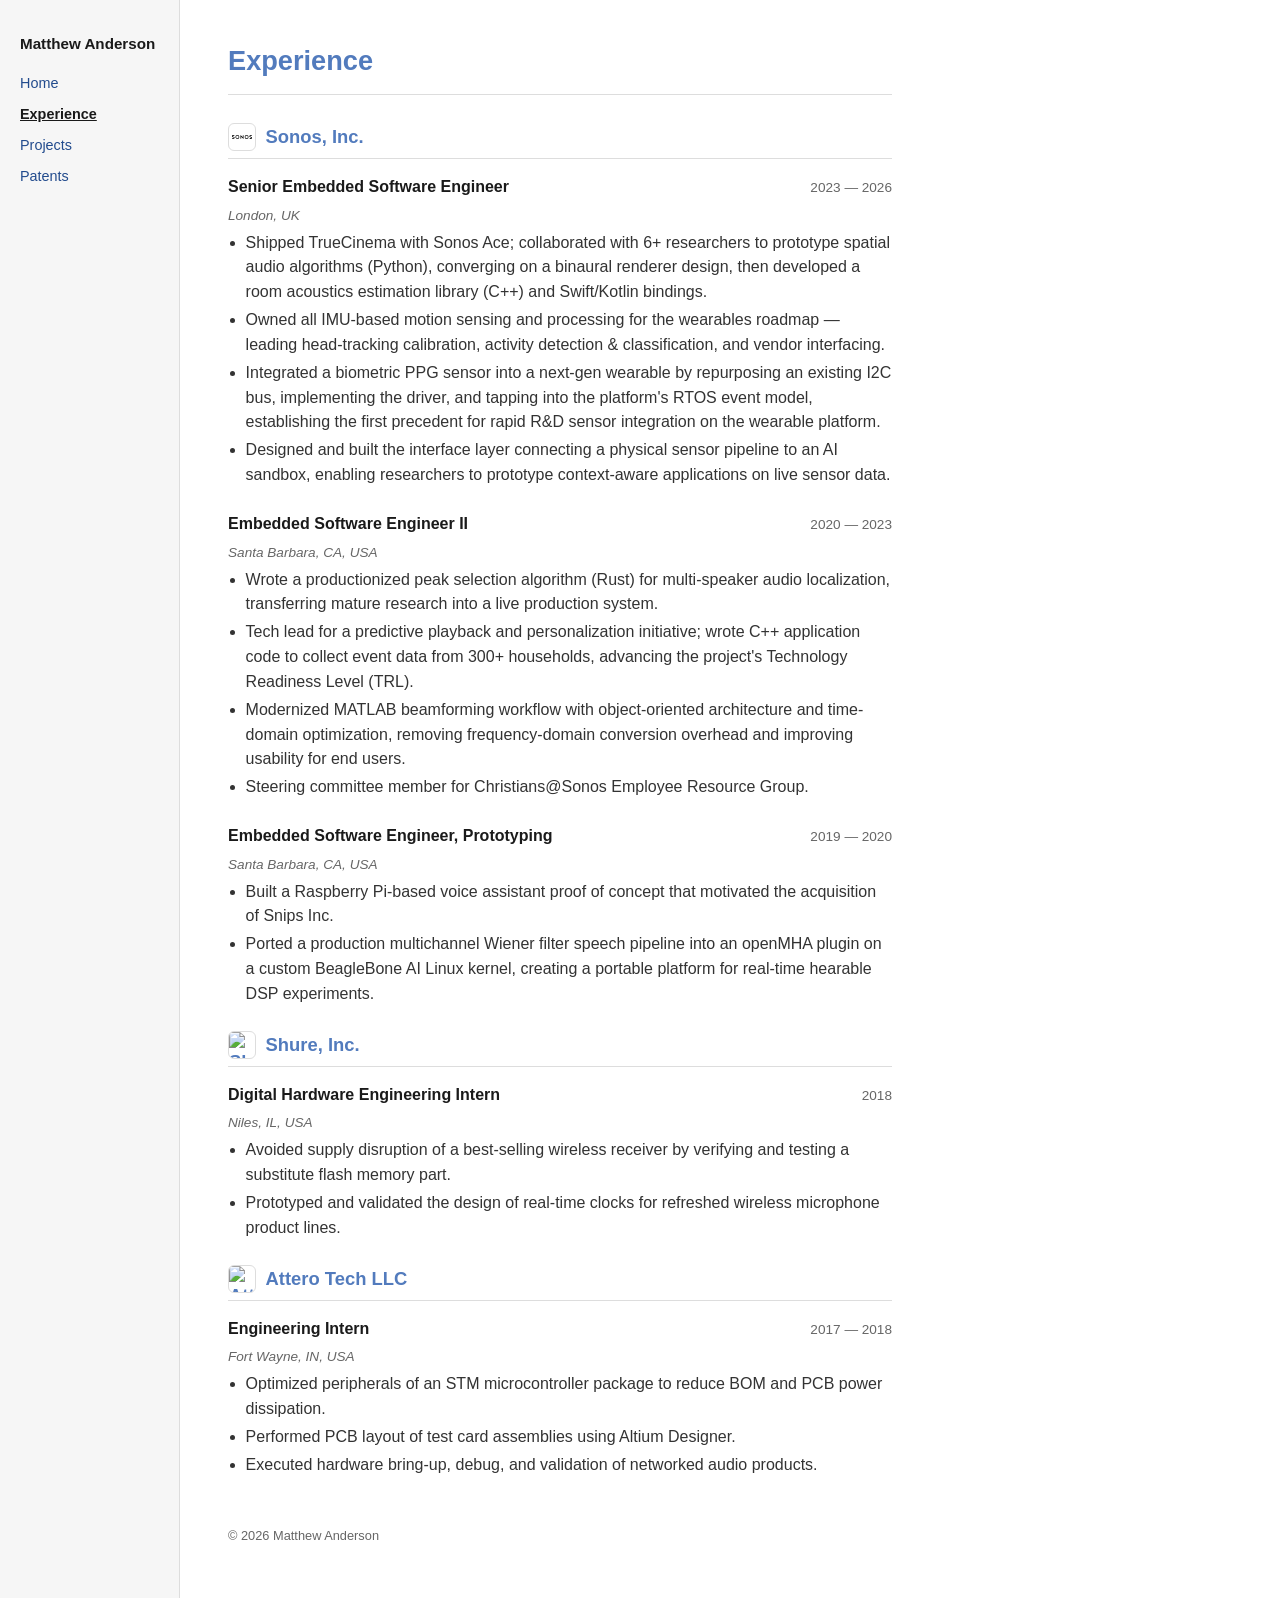
==== commit a873bc9b: "Create experience.html" ====
--- a/experience.html
+++ b/experience.html
@@ -74,7 +74,7 @@
       </ul>
     </div>
 
-    <h2 class="section-title"><span class="company-icon attero">AT</span>Attero Tech LLC</h2>
+    <h2 class="section-title"><span class="company-icon"><img src="https://media.licdn.com/dms/image/v2/C560BAQFWAxiENJ1csA/company-logo_200_200/company-logo_200_200/0/1631343611658?e=2147483647&v=beta&t=yC1f7S5FqtlTrL9x_VZVsUFO5nt6W_vDt3vracl4VGE" alt="Attero Tech logo"></span>Attero Tech LLC</h2>
     <div class="entry">
       <div class="entry-header">
         <h3>Engineering Intern</h3>
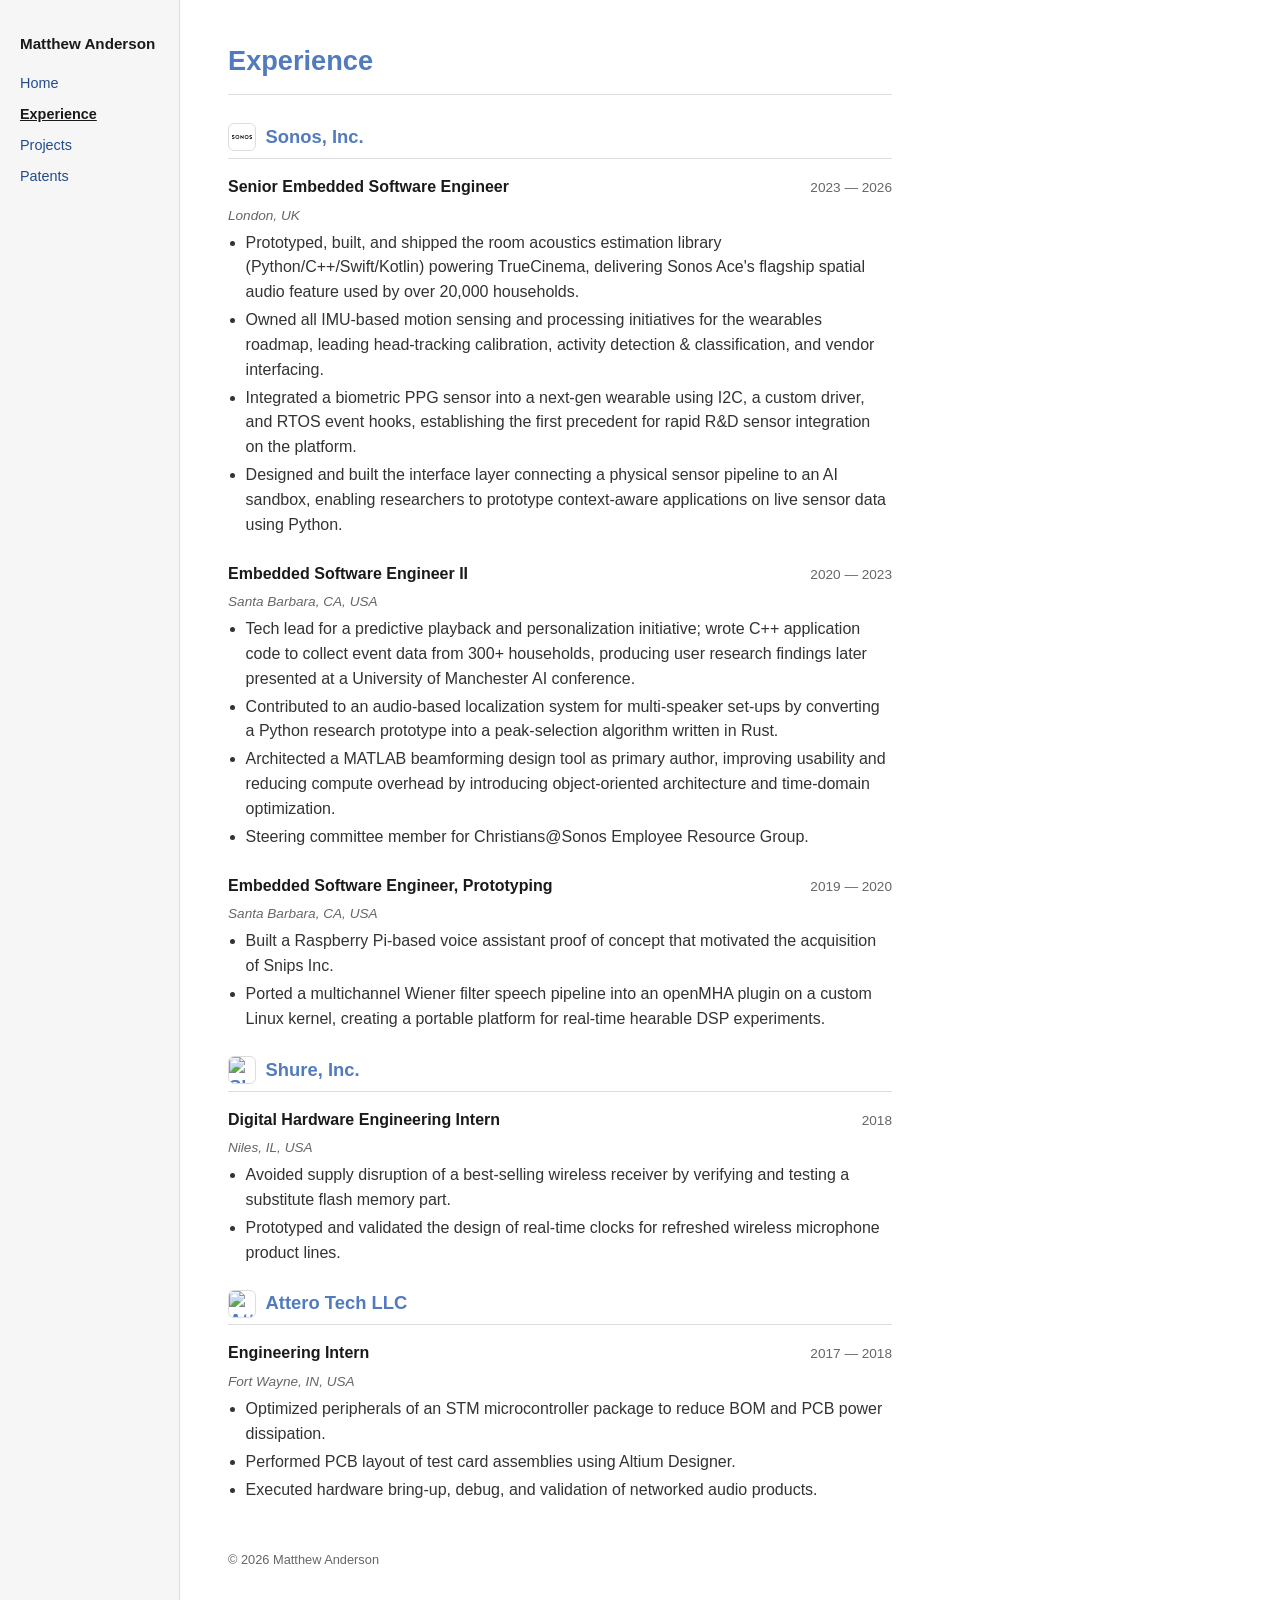
==== commit 44762b6a: "Create experience.html" ====
--- a/experience.html
+++ b/experience.html
@@ -30,10 +30,10 @@
       </div>
       <p class="location">London, UK</p>
       <ul>
-        <li>Shipped TrueCinema with Sonos Ace; collaborated with 6+ researchers to prototype spatial audio algorithms (Python), converging on a binaural renderer design, then developed a room acoustics estimation library (C++) and Swift/Kotlin bindings.</li>
-        <li>Owned all IMU-based motion sensing and processing for the wearables roadmap &mdash; leading head-tracking calibration, activity detection &amp; classification, and vendor interfacing.</li>
-        <li>Integrated a biometric PPG sensor into a next-gen wearable by repurposing an existing I2C bus, implementing the driver, and tapping into the platform's RTOS event model, establishing the first precedent for rapid R&amp;D sensor integration on the wearable platform.</li>
-        <li>Designed and built the interface layer connecting a physical sensor pipeline to an AI sandbox, enabling researchers to prototype context-aware applications on live sensor data.</li>
+        <li>Prototyped, built, and shipped the room acoustics estimation library (Python/C++/Swift/Kotlin) powering TrueCinema, delivering Sonos Ace's flagship spatial audio feature used by over 20,000 households.</li>
+        <li>Owned all IMU-based motion sensing and processing initiatives for the wearables roadmap, leading head-tracking calibration, activity detection &amp; classification, and vendor interfacing.</li>
+        <li>Integrated a biometric PPG sensor into a next-gen wearable using I2C, a custom driver, and RTOS event hooks, establishing the first precedent for rapid R&amp;D sensor integration on the platform.</li>
+        <li>Designed and built the interface layer connecting a physical sensor pipeline to an AI sandbox, enabling researchers to prototype context-aware applications on live sensor data using Python.</li>
       </ul>
     </div>
     <div class="entry">
@@ -43,9 +43,9 @@
       </div>
       <p class="location">Santa Barbara, CA, USA</p>
       <ul>
-        <li>Wrote a productionized peak selection algorithm (Rust) for multi-speaker audio localization, transferring mature research into a live production system.</li>
-        <li>Tech lead for a predictive playback and personalization initiative; wrote C++ application code to collect event data from 300+ households, advancing the project's Technology Readiness Level (TRL).</li>
-        <li>Modernized MATLAB beamforming workflow with object-oriented architecture and time-domain optimization, removing frequency-domain conversion overhead and improving usability for end users.</li>
+        <li>Tech lead for a predictive playback and personalization initiative; wrote C++ application code to collect event data from 300+ households, producing user research findings later presented at a University of Manchester AI conference.</li>
+        <li>Contributed to an audio-based localization system for multi-speaker set-ups by converting a Python research prototype into a peak-selection algorithm written in Rust.</li>
+        <li>Architected a MATLAB beamforming design tool as primary author, improving usability and reducing compute overhead by introducing object-oriented architecture and time-domain optimization.</li>
         <li>Steering committee member for Christians@Sonos Employee Resource Group.</li>
       </ul>
     </div>
@@ -57,7 +57,7 @@
       <p class="location">Santa Barbara, CA, USA</p>
       <ul>
         <li>Built a Raspberry Pi-based voice assistant proof of concept that motivated the acquisition of Snips Inc.</li>
-        <li>Ported a production multichannel Wiener filter speech pipeline into an openMHA plugin on a custom BeagleBone AI Linux kernel, creating a portable platform for real-time hearable DSP experiments.</li>
+        <li>Ported a multichannel Wiener filter speech pipeline into an openMHA plugin on a custom Linux kernel, creating a portable platform for real-time hearable DSP experiments.</li>
       </ul>
     </div>
 
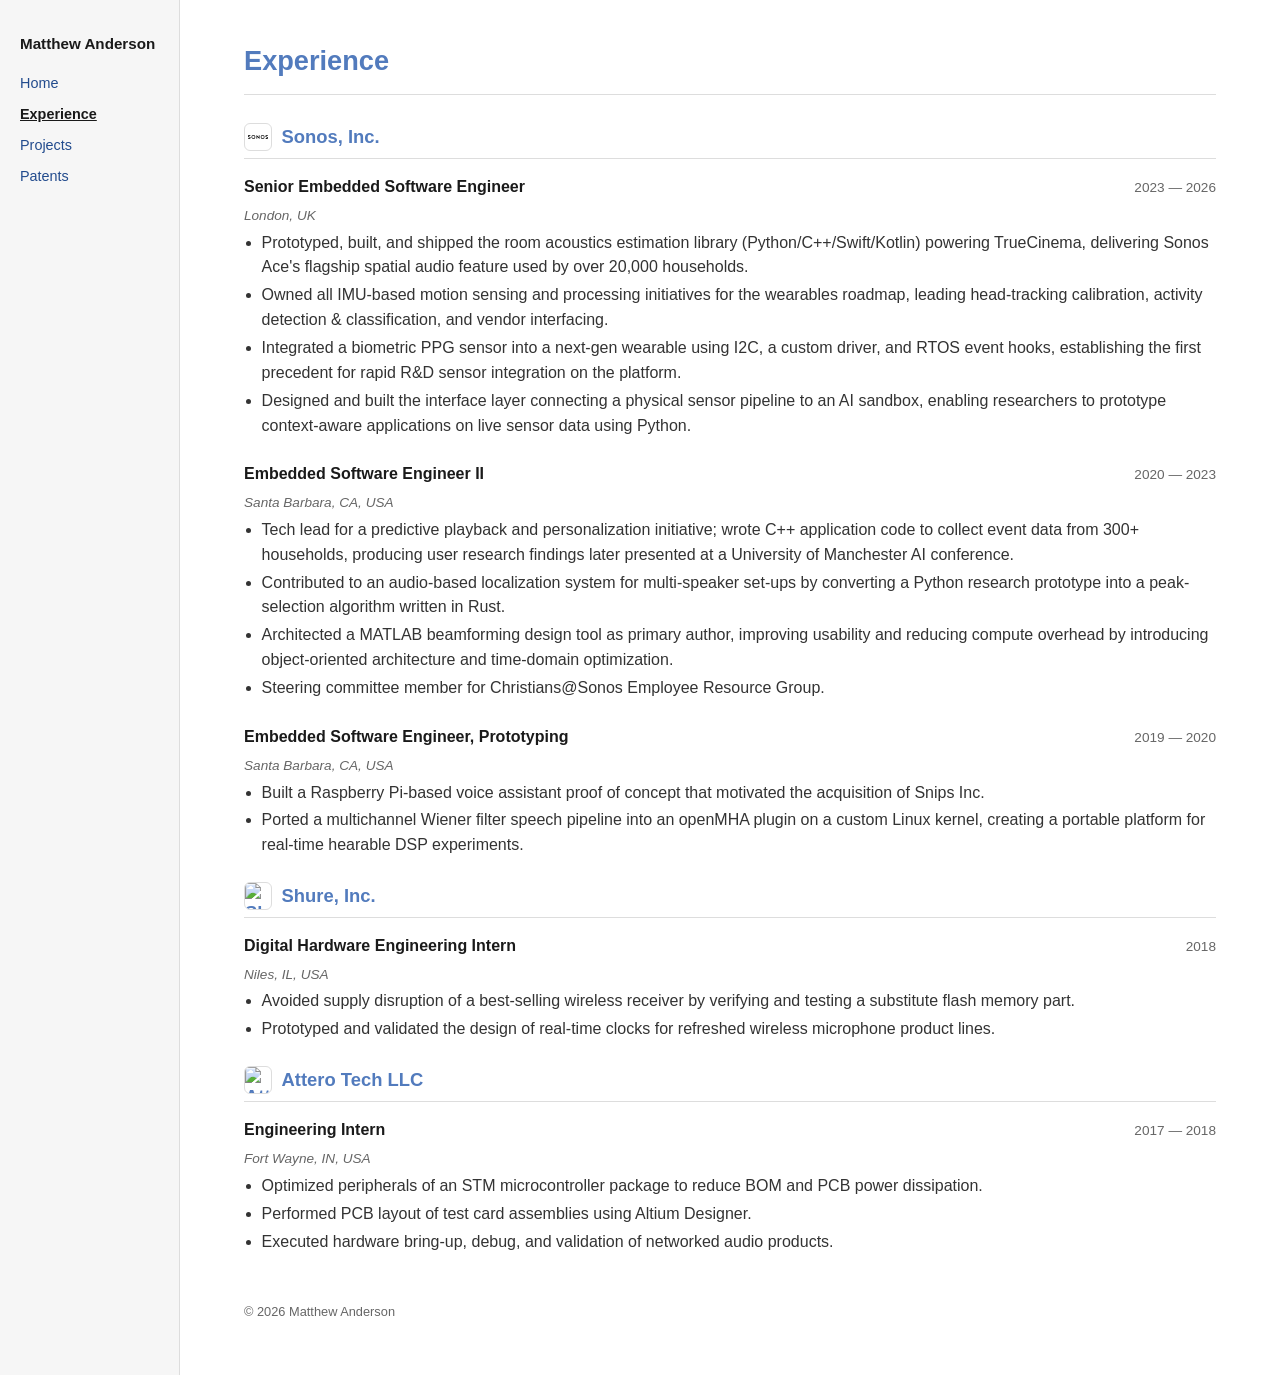
==== commit 0669ecc7: "Create experience.html" ====
--- a/experience.html
+++ b/experience.html
@@ -9,7 +9,13 @@
 <body>
 
   <aside class="sidebar">
-    <div class="name">Matthew Anderson</div>
+    <div class="sidebar-header">
+      <div class="name">Matthew Anderson</div>
+      <label for="nav-toggle" class="hamburger" aria-label="Toggle navigation">
+        <span></span><span></span><span></span>
+      </label>
+    </div>
+    <input type="checkbox" id="nav-toggle" class="nav-toggle">
     <nav>
       <a href="index.html">Home</a>
       <a href="experience.html" class="active">Experience</a>
--- a/style.css
+++ b/style.css
@@ -29,6 +29,12 @@
   border-right: 1px solid var(--border);
 }
 
+.sidebar-header {
+  display: flex;
+  align-items: center;
+  justify-content: space-between;
+}
+
 .sidebar .name {
   font-weight: bold;
   margin-bottom: 1rem;
@@ -36,6 +42,29 @@
   color: var(--text);
 }
 
+.nav-toggle {
+  display: none;
+}
+
+.hamburger {
+  display: none;
+  flex-direction: column;
+  justify-content: center;
+  gap: 5px;
+  width: 28px;
+  height: 28px;
+  cursor: pointer;
+  flex-shrink: 0;
+}
+
+.hamburger span {
+  display: block;
+  width: 100%;
+  height: 2px;
+  background: var(--text);
+  border-radius: 1px;
+}
+
 .sidebar nav {
   display: flex;
   flex-direction: column;
@@ -60,8 +89,8 @@
 
 main {
   flex: 1;
-  padding: 2.5rem 3rem;
-  max-width: 760px;
+  padding: 2.5rem 4rem;
+  max-width: 1600px;
 }
 
 h1 {
@@ -292,6 +321,24 @@
     width: 100%;
     border-right: none;
     border-bottom: 1px solid var(--border);
+    padding: 1rem 1.25rem;
+  }
+  .sidebar .name {
+    margin-bottom: 0;
+  }
+  .hamburger {
+    display: flex;
+  }
+  .sidebar nav {
+    max-height: 0;
+    overflow: hidden;
+    gap: 0.75rem;
+    transition: max-height 0.25s ease, margin-top 0.25s ease;
+    margin-top: 0;
+  }
+  .nav-toggle:checked ~ nav {
+    max-height: 240px;
+    margin-top: 1rem;
   }
   main {
     padding: 1.75rem 1.25rem;
